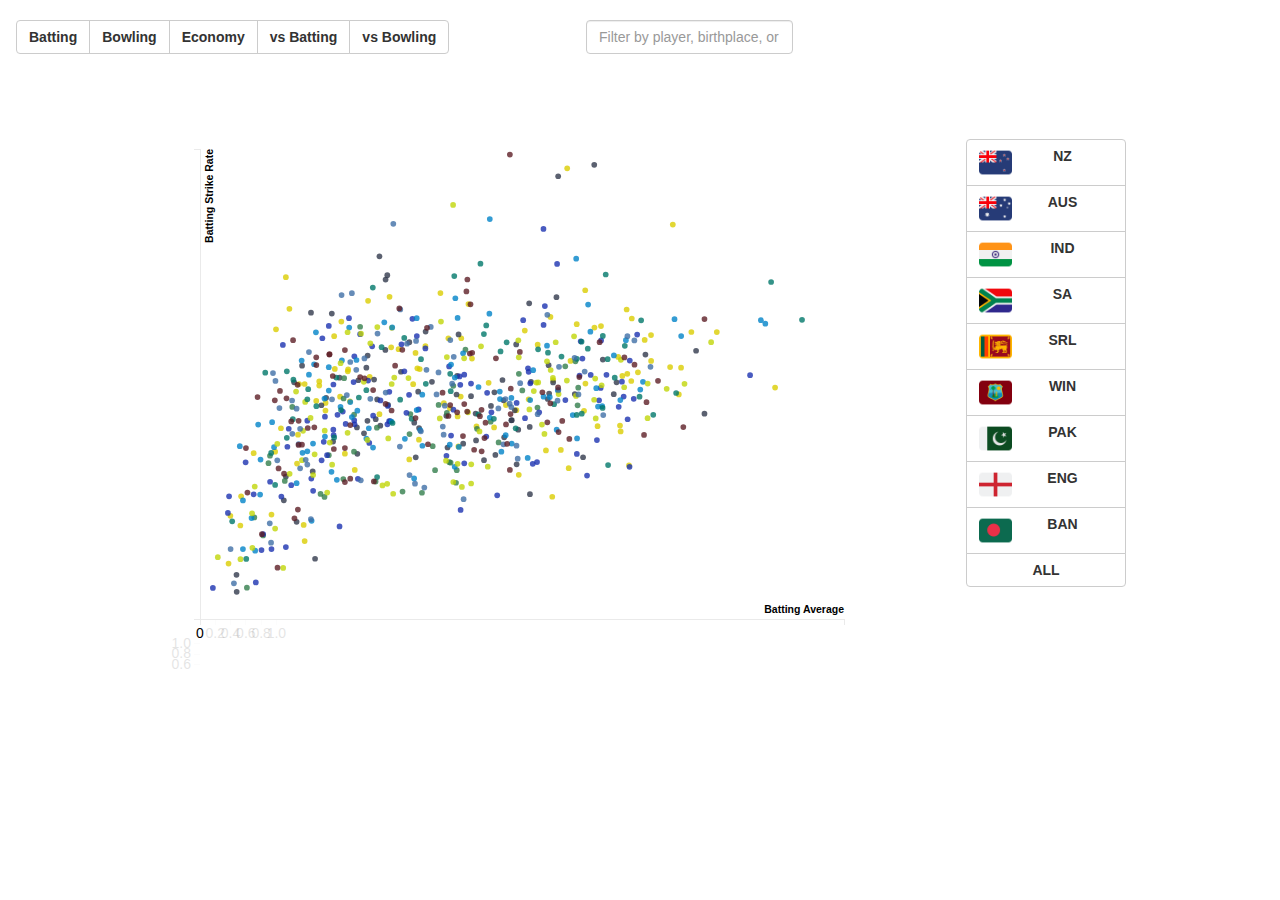
==== index.html @ f6297970 "initial comment" ====
<!doctype html>
<html class=no-js>

<head>
    <meta charset=utf-8>
    <meta name=description>
    <meta name=viewport content="width=device-width, initial-scale=1, minimal-ui">
    <title>Cricket Data Visualization</title>
    <link rel="stylesheet" href="https://stackpath.bootstrapcdn.com/bootstrap/4.3.1/css/bootstrap.min.css" integrity="sha384-ggOyR0iXCbMQv3Xipma34MD+dH/1fQ784/j6cY/iJTQUOhcWr7x9JvoRxT2MZw1T" crossorigin="anonymous">
    <!--<link rel=stylesheet href=styles/vendor.css>-->
    <link rel=stylesheet href=styles/main.css>

</head>

<body>

<div class=container>
    <div class=row>
        <div class="btn-group col-lg-6 col-md-6 col-sm-6 col-xs-6" role=group id=end_note>
            <button type=button class="btn btn-default" id=batting>Batting</button>
            <button type=button class="btn btn-default" id=bowling>Bowling</button>
            <button type=button class="btn btn-default" id=econ_rate>Economy</button>
            <button type=button class="btn btn-default" id=versus>vs Batting</button>
            <button type=button class="btn btn-default" id=versusb>vs Bowling</button>
        </div>
        <form>
            <div class="search form-group col" id=search_notice>
                <input type="text" class="form-control" placeholder="Filter by player, birthplace, or country...">
                <button type="button" style="display:none" ; class="btn btn-default search-clear">Clear Search</button>
            </div>
        </form>
    </div>
    <div id="tooltip" class="hidden"></div>
    <div class=row>
        <div id="graphic" class="col-lg-10 col-md-10 col-sm-10 col-xs-9"></div>
        <div class="btn-group-vertical col-lg-2 col-md-2 col-sm-2 col-xs-3 flag-list bowling_statistics" role=group>
            <button type=button class="btn btn-default nzb"><img class=flag src=images/nzl.png>NZ</button>
            <button type=button class="btn btn-default ausb"><img class=flag src=images/aus.png>AUS</button>
            <button type=button class="btn btn-default indb"><img class=flag src=images/ind.png>IND</button>
            <button type=button class="btn btn-default sab"><img class=flag src=images/rsa.png>SA</button>
            <button type=button class="btn btn-default srlb"><img class=flag src=images/sri.png>SRL</button>
            <button type=button class="btn btn-default wib"><img class=flag src=images/win.png>WIN</button>
            <button type=button class="btn btn-default pakb"><img class=flag src=images/pak.png>PAK</button>
            <button type=button class="btn btn-default engb"><img class=flag src=images/eng.png>ENG</button>
            <button type=button class="btn btn-default bngb"><img class=flag src=images/ban.png>BAN</button>
            <button type=button class="btn btn-default all_teamsb">ALL</button>
        </div>
        <div class="btn-group-vertical col-lg-2 col-md-2 col-sm-2 col-xs-3 flag-list batting_statistics"
             id=batting_notice role=group>
            <button type=button class="btn btn-default nz"><img class=flag src=images/nzl.png>NZ</button>
            <button type=button class="btn btn-default aus"><img class=flag src=images/aus.png>AUS</button>
            <button type=button class="btn btn-default ind"><img class=flag src=images/ind.png>IND</button>
            <button type=button class="btn btn-default sa"><img class=flag src=images/rsa.png>SA</button>
            <button type=button class="btn btn-default srl"><img class=flag src=images/sri.png>SRL</button>
            <button type=button class="btn btn-default wi"><img class=flag src=images/win.png>WIN</button>
            <button type=button class="btn btn-default pak"><img class=flag src=images/pak.png>PAK</button>
            <button type=button class="btn btn-default eng"><img class=flag src=images/eng.png>ENG</button>
            <button type=button class="btn btn-default bng"><img class=flag src=images/ban.png>BAN</button>
            <button type=button class="btn btn-default all_teams">ALL</button>
        </div>
        <div class="btn-group-vertical col-lg-2 col-md-2 col-sm-2 col-xs-3 flag-list economy_statistics" role=group>
            <button type=button class="btn btn-default nze"><img class=flag src=images/nzl.png>NZ</button>
            <button type=button class="btn btn-default ause"><img class=flag src=images/aus.png>AUS</button>
            <button type=button class="btn btn-default inde"><img class=flag src=images/ind.png>IND</button>
            <button type=button class="btn btn-default sae"><img class=flag src=images/rsa.png>SA</button>
            <button type=button class="btn btn-default srle"><img class=flag src=images/sri.png>SRL</button>
            <button type=button class="btn btn-default wie"><img class=flag src=images/win.png>WIN</button>
            <button type=button class="btn btn-default pake"><img class=flag src=images/pak.png>PAK</button>
            <button type=button class="btn btn-default enge"><img class=flag src=images/eng.png>ENG</button>
            <button type=button class="btn btn-default bnge"><img class=flag src=images/ban.png>BAN</button>
            <button type=button class="btn btn-default all_teamse">ALL</button>
        </div>
        <div class="btn-group-vertical col-lg-2 col-md-2 col-sm-2 col-xs-3 flag-list versus_statistics" role=group>
            <button type=button class="btn btn-default nzau"> NZ vs AUS</button>
            <button type=button class="btn btn-default auspak"> AUS vs PAK</button>
            <button type=button class="btn btn-default nzsa"> NZ vs SA</button>
            <button type=button class="btn btn-default nzin"> NZ vs IND</button>
            <button type=button class="btn btn-default nzwi"> NZ vs WI</button>
            <button type=button class="btn btn-default indpak"> IND vs PAK</button>
            <button type=button class="btn btn-default aussa"> AUS vs SA</button>
            <button type=button class="btn btn-default auind"> AUS vs IND</button>
            <button type=button class="btn btn-default engban"> ENG vs BAN</button>
        </div>
        <div class="btn-group-vertical col-lg-2 col-md-2 col-sm-2 col-xs-3 flag-list versusb_statistics" role=group>
            <button type=button class="btn btn-default nzaub"> NZ vs AUS</button>
            <button type=button class="btn btn-default auspakb"> AUS vs Pak</button>
            <button type=button class="btn btn-default nzsab"> NZ vs SA</button>
            <button type=button class="btn btn-default nzinb"> NZ vs IND</button>
            <button type=button class="btn btn-default nzwib"> NZ vs WI</button>
            <button type=button class="btn btn-default indpakb"> IND vs PAK</button>
            <button type=button class="btn btn-default aussab"> AUS vs SA</button>
            <button type=button class="btn btn-default auindb"> AUS vs IND</button>
            <button type=button class="btn btn-default engbanb"> ENG vs BAN</button>
        </div>
    </div>
</div>
<div class="container">
    <div class="row" id="detail">


    </div>




</div>

<script src=scripts/vendor.js></script>
<script src=scripts/main.js></script>
</body>

</html>
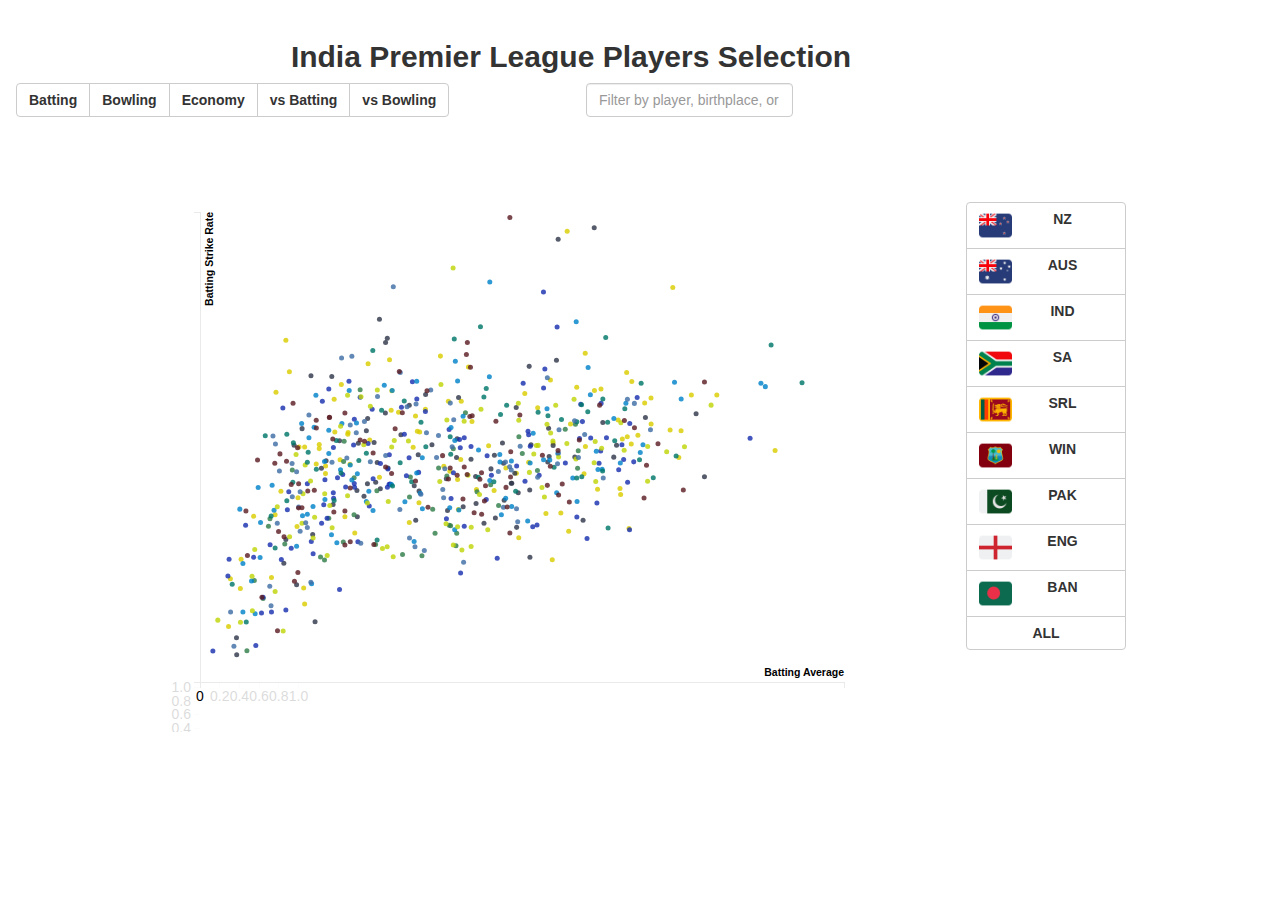
==== commit d4774a68: "title added" ====
--- a/index.html
+++ b/index.html
@@ -15,6 +15,9 @@
 <body>
 
 <div class=container>
+    <div class="row">
+        <div class="col-lg-12 text-center text-capitalize"> <h2 > <b>India premier league players selection</b></h2> </div>
+    </div>
     <div class=row>
         <div class="btn-group col-lg-6 col-md-6 col-sm-6 col-xs-6" role=group id=end_note>
             <button type=button class="btn btn-default" id=batting>Batting</button>
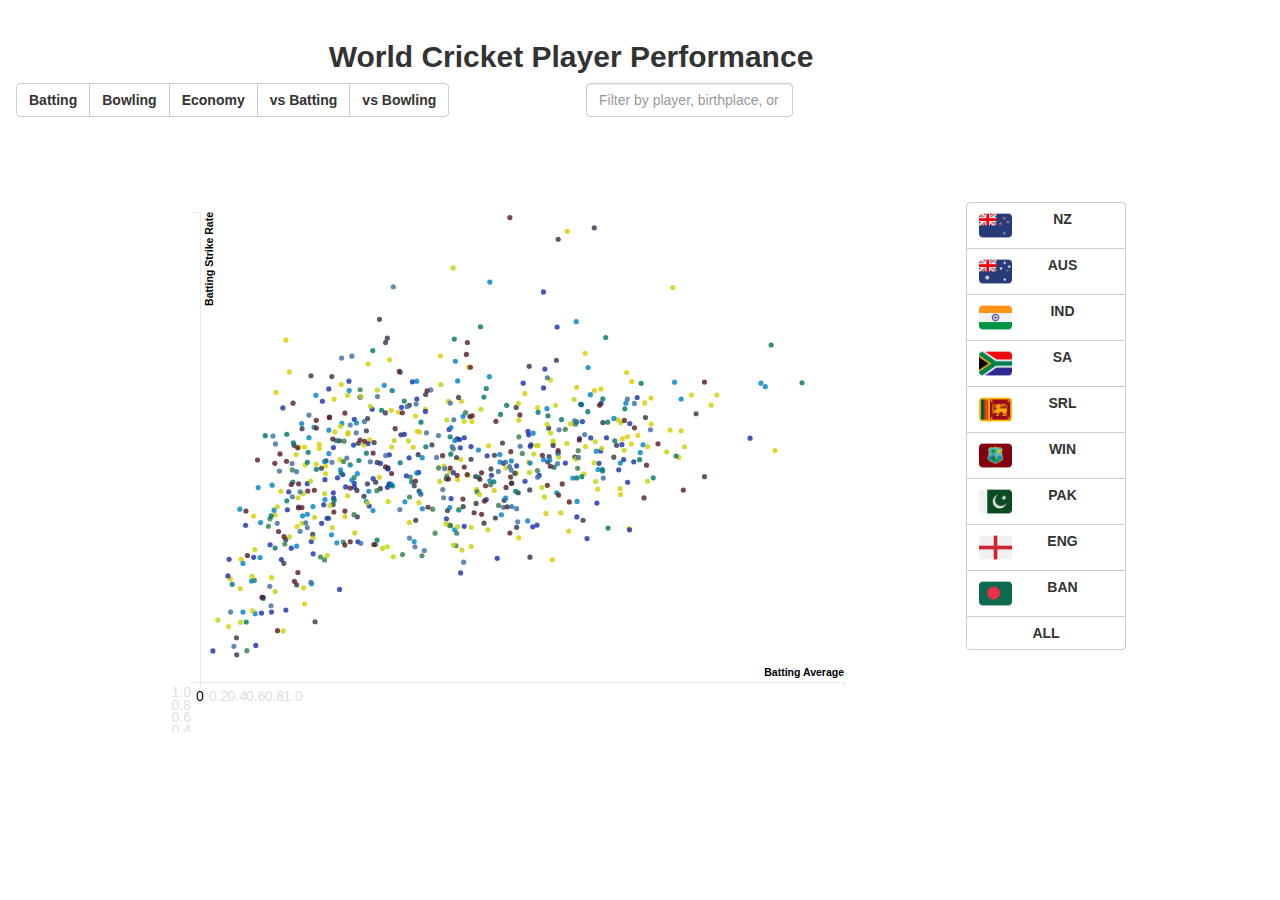
==== commit e17d1980: "change" ====
--- a/index.html
+++ b/index.html
@@ -16,7 +16,7 @@
 
 <div class=container>
     <div class="row">
-        <div class="col-lg-12 text-center text-capitalize"> <h2 > <b>India premier league players selection</b></h2> </div>
+        <div class="col-lg-12 text-center text-capitalize"> <h2 > <b>World Cricket Player performance</b></h2> </div>
     </div>
     <div class=row>
         <div class="btn-group col-lg-6 col-md-6 col-sm-6 col-xs-6" role=group id=end_note>
